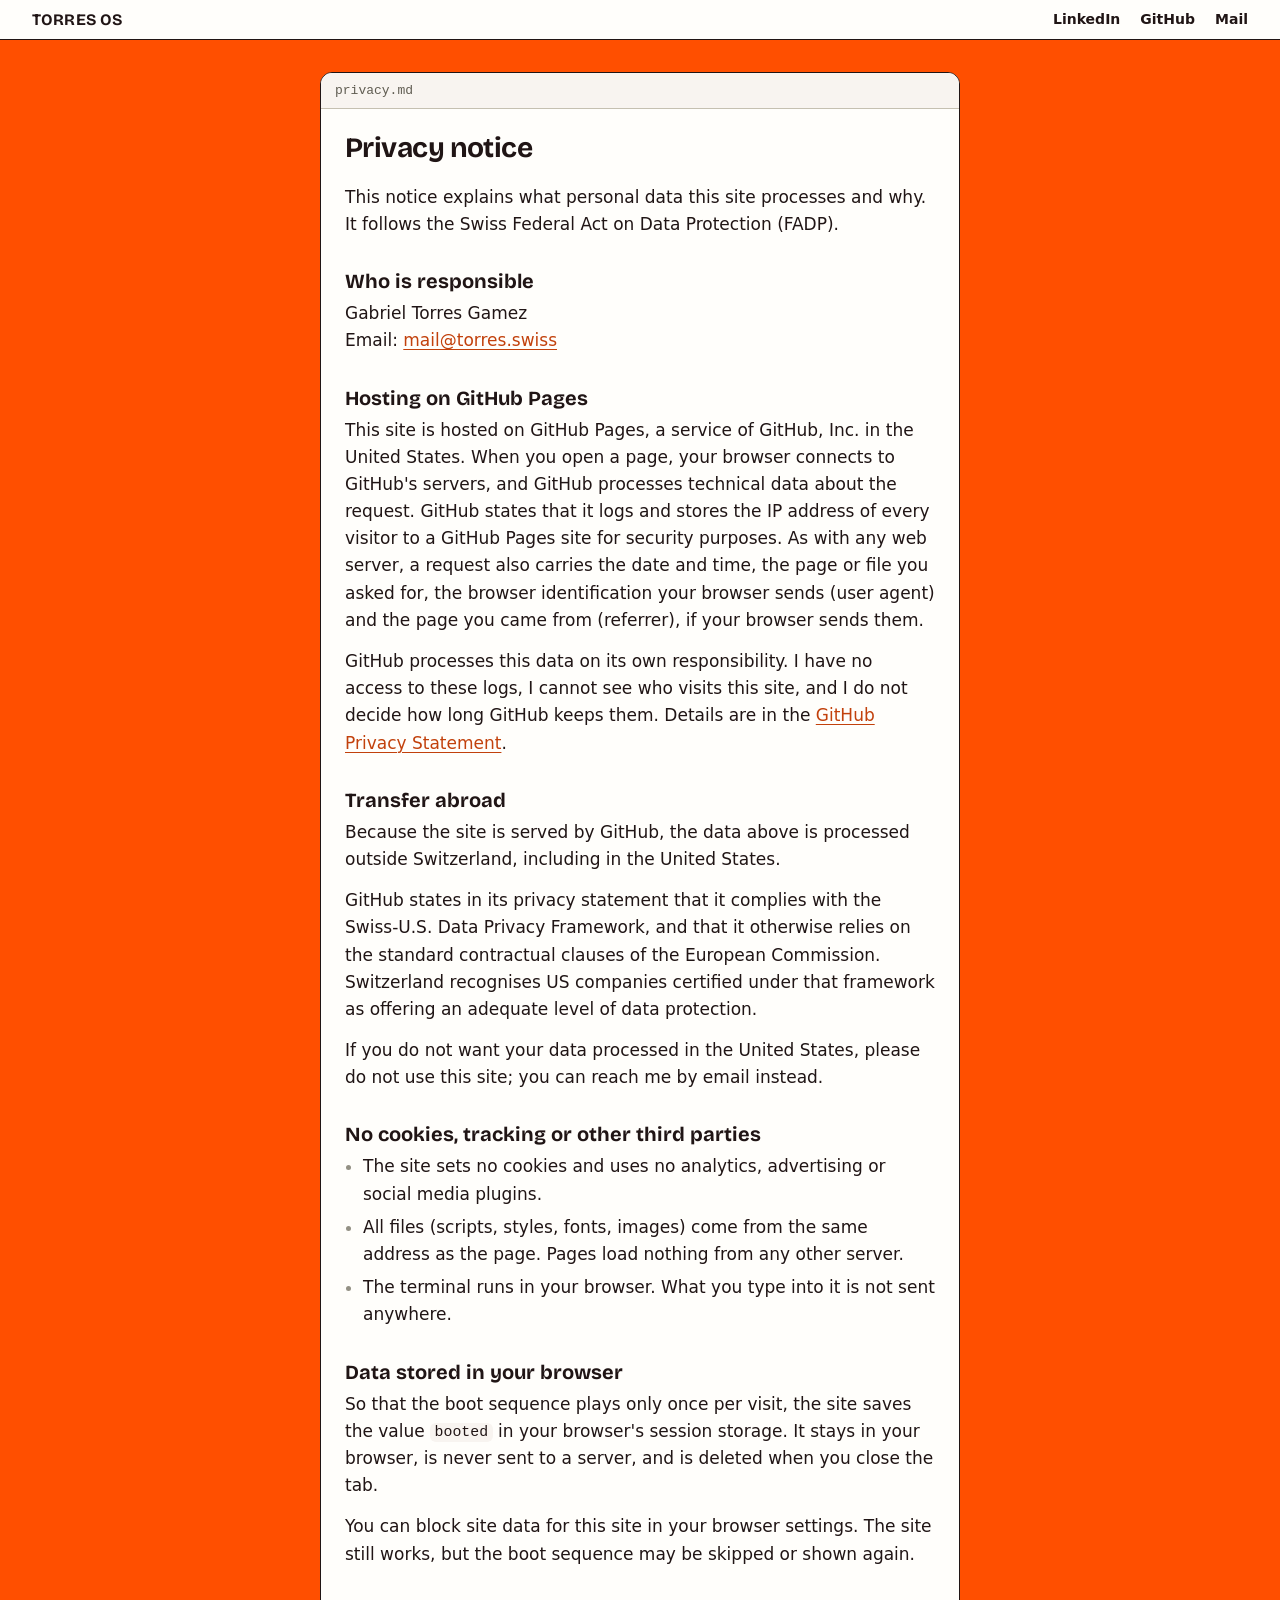
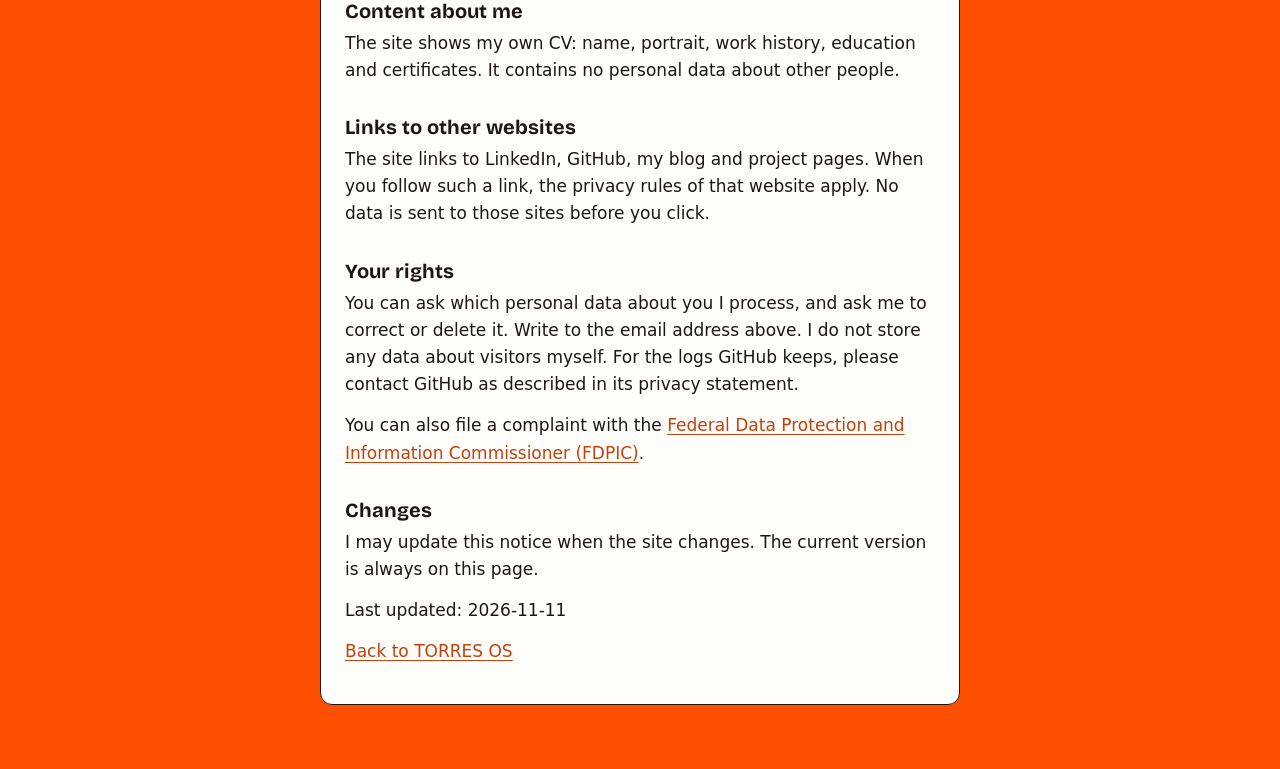
==== privacy/index.html @ e21a4e3c "publish privacy notice" ====
<!DOCTYPE html>
<html lang="en">

<head>
  <meta charset="UTF-8" />
  <meta name="viewport" content="width=device-width, initial-scale=1" />
  <meta http-equiv="Content-Security-Policy"
    content="default-src 'self'; img-src 'self' data:; object-src 'none'; base-uri 'self'; form-action 'none'" />
  <meta name="referrer" content="strict-origin-when-cross-origin" />
  <title>Privacy notice · TORRES OS</title>
  <meta name="description"
    content="What personal data torres.swiss processes when you visit it, why, and what your rights are." />
  <meta name="theme-color" content="#ff4f00" />
  <link rel="canonical" href="https://torres.swiss/privacy/" />
  <link rel="icon" href="../src/assets/favicon.svg" type="image/svg+xml" />
  <link rel="preload" href="../src/assets/fonts/bricolage-grotesque-latin-wght-normal.woff2" as="font"
    type="font/woff2" crossorigin />
  <link rel="stylesheet" href="../src/css/styles.css" />
</head>

<body>
  <header class="bar">
    <a class="brand" href="../">TORRES OS</a>
    <nav class="bar-links" aria-label="Contact">
      <a href="https://www.linkedin.com/in/gabrieltorresgamez/">LinkedIn</a>
      <a href="https://github.com/gabrieltorresgamez">GitHub</a>
      <a href="mailto:mail@torres.swiss">Mail</a>
    </nav>
  </header>

  <main class="desk">
    <article class="win" aria-labelledby="privacy-h">
      <header class="win-bar">
        <span class="win-name">privacy.md</span>
      </header>
      <div class="win-body prose">
        <h1 id="privacy-h">Privacy notice</h1>
        <p>This notice explains what personal data this site processes and why. It follows the Swiss Federal Act on
          Data Protection (FADP).</p>

        <h2>Who is responsible</h2>
        <p>Gabriel Torres Gamez<br />
          Email: <a href="mailto:mail@torres.swiss">mail@torres.swiss</a></p>

        <h2>Hosting on GitHub Pages</h2>
        <p>This site is hosted on GitHub Pages, a service of GitHub, Inc. in the United States. When you open a page,
          your browser connects to GitHub's servers, and GitHub processes technical data about the request. GitHub
          states that it logs and stores the IP address of every visitor to a GitHub Pages site for security purposes.
          As with any web server, a request also carries the date and time, the page or file you asked for, the browser
          identification your browser sends (user agent) and the page you came from (referrer), if your browser sends
          them.</p>
        <p>GitHub processes this data on its own responsibility. I have no access to these logs, I cannot see who
          visits this site, and I do not decide how long GitHub keeps them. Details are in the <a
            href="https://docs.github.com/en/site-policy/privacy-policies/github-general-privacy-statement">GitHub
            Privacy Statement</a>.</p>

        <h2>Transfer abroad</h2>
        <p>Because the site is served by GitHub, the data above is processed outside Switzerland, including in the
          United States.</p>
        <p>GitHub states in its privacy statement that it complies with the Swiss-U.S. Data Privacy Framework, and
          that it otherwise relies on the standard contractual clauses of the European Commission. Switzerland
          recognises US companies certified under that framework as offering an adequate level of data protection.
        </p>
        <p>If you do not want your data processed in the United States, please do not use this site; you can reach me
          by email instead.</p>

        <h2>No cookies, tracking or other third parties</h2>
        <ul>
          <li>The site sets no cookies and uses no analytics, advertising or social media plugins.</li>
          <li>All files (scripts, styles, fonts, images) come from the same address as the page. Pages load nothing
            from any other server.</li>
          <li>The terminal runs in your browser. What you type into it is not sent anywhere.</li>
        </ul>

        <h2>Data stored in your browser</h2>
        <p>So that the boot sequence plays only once per visit, the site saves the value <code>booted</code> in your
          browser's session storage. It stays in your browser, is never sent to a server, and is deleted when you
          close the tab.</p>
        <p>You can block site data for this site in your browser settings. The site still works, but the boot sequence
          may be skipped or shown again.</p>

        <h2>Content about me</h2>
        <p>The site shows my own CV: name, portrait, work history, education and certificates. It contains no personal
          data about other people.</p>

        <h2>Links to other websites</h2>
        <p>The site links to LinkedIn, GitHub, my blog and project pages. When you follow such a link, the privacy
          rules of that website apply. No data is sent to those sites before you click.</p>

        <h2>Your rights</h2>
        <p>You can ask which personal data about you I process, and ask me to correct or delete it. Write to the email
          address above. I do not store any data about visitors myself. For the logs GitHub keeps, please contact
          GitHub as described in its privacy statement.</p>
        <p>You can also file a complaint with the <a href="https://www.edoeb.admin.ch/en">Federal Data Protection and
            Information Commissioner (FDPIC)</a>.</p>

        <h2>Changes</h2>
        <p>I may update this notice when the site changes. The current version is always on this page.</p>
        <p>Last updated: 2026-11-11</p>

        <p><a href="../">Back to TORRES OS</a></p>
      </div>
    </article>
  </main>
</body>

</html>
---- src/css/styles.css ----
/* TORRES OS. Tokens after the Zapier-derived DESIGN.md used on fuet.ch. */
@font-face {
  font-family: 'Bricolage Grotesque Variable';
  font-style: normal;
  font-display: swap;
  font-weight: 200 800;
  src: url('../assets/fonts/bricolage-grotesque-latin-wght-normal.woff2') format('woff2-variations');
}

:root {
  color-scheme: light;
  --orange: #ff4f00;
  --canvas: #fffefb;
  --canvas-soft: #f8f4f0;
  --ink: #201515;
  --body: #605d52;
  --hairline: #c5c0b1;
  --border: #939084;
  --link: #c2410c;
  --selection: #ffe3d5;
  --term-bg: #1a1210;
  --term-soft: #241c19;
  --term-line: #3a332d;
  --term-ink: #fffefb;
  --term-mute: #c5c0b1;
  /* Terminal text colours, used like a shell theme: one meaning each. */
  --term-amber: #ffc46b;
  --term-green: #a9d18e;
  --term-blue: #8ecae6;
  --display: 'Bricolage Grotesque Variable', system-ui, sans-serif;
  --sans: system-ui, -apple-system, 'Segoe UI', Roboto, sans-serif;
  --mono: ui-monospace, 'SF Mono', SFMono-Regular, Menlo, Consolas, 'Liberation Mono', monospace;
  --radius: 12px;
  --radius-sm: 6px;
  --bar: 2.5rem;
  --gutter: clamp(1rem, 4vw, 2rem);
  --ease-out: cubic-bezier(0.23, 1, 0.32, 1);
}

*,
*::before,
*::after {
  box-sizing: border-box;
}

html {
  -webkit-text-size-adjust: 100%;
  text-size-adjust: 100%;
  scroll-padding-top: calc(var(--bar) + 1rem);
  scrollbar-color: var(--ink) var(--orange);
}

body {
  margin: 0;
  min-height: 100dvh;
  background: var(--orange);
  color: var(--ink);
  font: 1.0625rem/1.6 var(--sans);
  caret-color: var(--orange);
}

::selection {
  background: var(--selection);
  color: var(--ink);
}

:focus-visible {
  outline: 2px solid var(--ink);
  outline-offset: 2px;
  border-radius: 2px;
}

.sprite {
  position: absolute;
}

.sr-only {
  position: absolute;
  width: 1px;
  height: 1px;
  overflow: hidden;
  clip-path: inset(50%);
  white-space: nowrap;
}

html:not(.js) .needs-js {
  display: none;
}

a {
  color: var(--link);
  text-decoration-thickness: 1px;
  text-underline-offset: 0.2em;
}

@media (hover: hover) and (pointer: fine) {
  a:hover {
    color: var(--ink);
  }
}

/* Menu bar */
.bar {
  position: sticky;
  top: 0;
  z-index: 50;
  display: flex;
  align-items: center;
  gap: 1.25rem;
  height: var(--bar);
  padding: 0 var(--gutter);
  background: var(--canvas);
  border-bottom: 1px solid var(--ink);
  font-size: 0.875rem;
}

.brand {
  margin-right: auto;
  white-space: nowrap;
  font: 700 1rem/1 var(--display);
  letter-spacing: 0.01em;
}

a.brand {
  color: var(--ink);
  text-decoration: none;
}

.bar-links {
  display: flex;
  gap: 1.25rem;
}

.bar-links a {
  display: inline-block;
  padding: 0.5rem 0;
  color: var(--ink);
  font-weight: 600;
  text-decoration: none;
}

@media (hover: hover) and (pointer: fine) {
  .bar-links a:hover {
    text-decoration: underline;
    text-decoration-thickness: 2px;
    text-decoration-color: var(--orange);
  }
}

.clock {
  color: var(--body);
  font-variant-numeric: tabular-nums;
  white-space: nowrap;
}

@media (max-width: 30rem) {
  .clock {
    display: none;
  }
}

/* Desk: a stacked page by default, a desktop under .os */
.desk {
  display: grid;
  gap: 1.25rem;
  max-width: 44rem;
  margin: 0 auto;
  padding: 2rem var(--gutter) 4rem;
}

.hero h1 {
  margin: 0;
  font: 700 clamp(2.75rem, 12vw, 5rem)/0.92 var(--display);
  letter-spacing: -0.03em;
  text-wrap: balance;
}

.hero p {
  margin: 0.875rem 0 0;
  text-wrap: balance;
  font-size: 1.125rem;
  font-weight: 500;
}

/* File icons */
.files {
  display: grid;
  grid-template-columns: repeat(auto-fill, minmax(7rem, 1fr));
  gap: 0.25rem;
}

.files a {
  display: grid;
  justify-items: center;
  gap: 0.25rem;
  padding: 0.5rem 0.25rem;
  border-radius: var(--radius-sm);
  color: var(--ink);
  font: 500 0.75rem/1.3 var(--mono);
  text-decoration: none;
  transition: scale 140ms var(--ease-out);
}

.files span {
  padding: 0.0625rem 0.375rem;
  border-radius: var(--radius-sm);
  white-space: nowrap;
}

.files a:active {
  scale: 0.97;
}

.files a[aria-current] span {
  background: var(--ink);
  color: var(--canvas);
}

@media (hover: hover) and (pointer: fine) {
  .files a:hover span {
    background: var(--ink);
    color: var(--canvas);
  }
}

/* Windows */
.win {
  background: var(--canvas);
  border: 1px solid var(--ink);
  border-radius: var(--radius);
  overflow: hidden;
  scroll-margin-top: calc(var(--bar) + 1rem);
}

.win:focus {
  outline: none;
}

.win-bar {
  display: flex;
  align-items: center;
  justify-content: space-between;
  min-height: 2.25rem;
  padding-left: 0.875rem;
  background: var(--canvas-soft);
  border-bottom: 1px solid var(--hairline);
  color: var(--body);
  font: 500 0.8125rem/1 var(--mono);
}

.win-close {
  display: none;
  place-items: center;
  width: 2.25rem;
  height: 2.25rem;
  padding: 0;
  border: 0;
  border-radius: var(--radius-sm);
  background: none;
  color: var(--ink);
  cursor: pointer;
  transition: scale 140ms var(--ease-out);
}

.win-close:active {
  scale: 0.9;
}

.win-close:focus-visible {
  outline-offset: -4px;
}

@media (hover: hover) and (pointer: fine) {
  .win-close:hover {
    color: var(--link);
  }
}

.win-body {
  padding: 1.5rem;
  scrollbar-color: var(--border) transparent;
}

.win h1,
.win h2 {
  margin: 0 0 1.25rem;
  font: 700 1.75rem/1.1 var(--display);
  letter-spacing: -0.02em;
}

.win p {
  margin: 0 0 0.875rem;
  max-width: 68ch;
}

.entry + .entry {
  margin-top: 1.75rem;
  padding-top: 1.5rem;
  border-top: 1px solid var(--hairline);
}

.entry h3 {
  margin: 0;
  font: 650 1.125rem/1.3 var(--display);
}

.entry h3 a {
  color: var(--ink);
}

.entry .meta {
  margin: 0.125rem 0 0;
  color: var(--body);
  font-size: 0.875rem;
}

.entry > p:not(.meta) {
  margin: 0.375rem 0 0;
  font-size: 0.9375rem;
}

.entry ul {
  margin: 0.75rem 0 0;
  padding-left: 1.125rem;
  font-size: 0.9375rem;
}

.entry li + li {
  margin-top: 0.375rem;
}

.entry li::marker {
  color: var(--border);
}

/* Highlights in the files: a marker for key terms, ink for the organisation, rust for current roles. */
mark {
  padding: 0.05em 0.15em;
  margin: 0 -0.15em;
  border-radius: var(--radius-sm);
  background: var(--selection);
  color: var(--ink);
}

mark::selection {
  background: var(--orange);
}

.entry .meta b {
  color: var(--ink);
  font-weight: 600;
}

.entry .now {
  color: var(--link);
  font-weight: 600;
}

.certs b {
  font-weight: 600;
}

/* about.md */
.about-top {
  display: flex;
  align-items: center;
  gap: 1.25rem;
  margin-bottom: 1.25rem;
}

.about-top img {
  flex: none;
  border: 1px solid var(--ink);
  border-radius: var(--radius);
}

.about-top h2 {
  margin: 0;
  font-size: 2rem;
}

.actions {
  display: flex;
  flex-wrap: wrap;
  align-items: center;
  gap: 0.75rem 1.25rem;
  margin: 1.5rem 0 0;
  padding: 0;
  list-style: none;
  font-size: 0.9375rem;
}

.actions li:first-child {
  flex-basis: 100%;
}

.btn {
  display: inline-block;
  padding: 0.75rem 1.25rem;
  border-radius: var(--radius);
  background: var(--orange);
  color: var(--ink);
  font-size: 1.0625rem;
  font-weight: 600;
  text-decoration: none;
  transition: scale 140ms var(--ease-out), background-color 160ms ease, color 160ms ease;
}

.btn:active {
  scale: 0.97;
}

@media (hover: hover) and (pointer: fine) {
  .btn:hover {
    background: var(--ink);
    color: var(--canvas);
  }
}

/* certificates.md */
.certs {
  display: grid;
  gap: 0.625rem;
  margin: 0;
  padding: 0;
  list-style: none;
  font-size: 0.9375rem;
}

.certs li {
  display: grid;
  grid-template-columns: 3rem 1fr;
}

.certs li > :first-child {
  color: var(--body);
  font-variant-numeric: tabular-nums;
}

/* privacy.md and the link to it */
.prose h2 {
  margin: 2rem 0 0.5rem;
  font-size: 1.25rem;
  letter-spacing: 0;
}

.prose ul {
  margin: 0 0 0.875rem;
  padding-left: 1.125rem;
  max-width: 68ch;
}

.prose li + li {
  margin-top: 0.375rem;
}

.prose li::marker {
  color: var(--border);
}

.prose code {
  padding: 0.1em 0.3em;
  border-radius: var(--radius-sm);
  background: var(--canvas-soft);
  font: 0.875em var(--mono);
}

.foot {
  font-size: 0.875rem;
  text-align: center;
}

.foot a {
  color: var(--ink);
}

/* Terminal: the one dark window */
.term {
  background: var(--term-bg);
  color: var(--term-ink);
  font: 0.875rem/1.55 var(--mono);
  scrollbar-color: var(--term-line) var(--term-bg);
}

.term ::selection {
  background: var(--orange);
  color: var(--ink);
}

.term .win-bar {
  background: var(--term-soft);
  border-bottom-color: var(--term-line);
  color: var(--term-mute);
}

.term .win-close {
  color: var(--term-ink);
}

.term :focus-visible {
  outline-color: var(--orange);
}

@media (hover: hover) and (pointer: fine) {
  .term .win-close:hover {
    color: var(--orange);
  }
}

.term .win-body {
  display: flex;
  flex-direction: column;
  min-height: 16rem;
  padding: 1rem;
  cursor: text;
  scrollbar-color: var(--term-line) transparent;
}

.term-out > div {
  white-space: pre-wrap;
  overflow-wrap: anywhere;
}

.term-out .cmd {
  margin-top: 0.75rem;
  color: var(--term-mute);
}

.term-out .cmd:first-child {
  margin-top: 0;
}

.term-out .t-h2 {
  font-weight: 700;
}

.term-out .t-h3 {
  margin-top: 0.75rem;
  color: var(--orange);
  font-weight: 600;
}

.term-out .t-meta {
  color: var(--term-mute);
}

.term-out .org,
.term-out .url {
  color: var(--term-blue);
}

.term-out .hl,
.term-out .key {
  color: var(--term-amber);
}

.term-out .now {
  color: var(--term-green);
}

.term-out .when {
  color: var(--term-mute);
}

.term-out .err {
  color: var(--orange);
}

.term-out .logo {
  overflow: hidden;
  color: var(--orange);
  font-size: min(1.5cqw, 0.75rem);
  line-height: 1;
  white-space: pre;
}

.term-line {
  display: flex;
  gap: 0.5rem;
  margin-top: 0.75rem;
}

.term-line label {
  flex: none;
  color: var(--orange);
}

.term-line input {
  flex: 1;
  min-width: 0;
  padding: 0;
  border: 0;
  outline: 0;
  background: none;
  color: inherit;
  font: inherit;
  caret-color: var(--orange);
  caret-shape: block;
}

/* 16px on the stacked page, so iOS does not zoom when the prompt is focused. */
html:not(.os) .term-line {
  font-size: 1rem;
}

/* Boot sequence. Runs on CSS alone, so it always ends even if os.js never loads. */
.boot {
  display: none;
}

html.booting .boot {
  position: fixed;
  inset: 0;
  z-index: 100;
  display: grid;
  align-content: center;
  justify-content: center;
  gap: 0.25rem;
  padding: var(--gutter);
  background: var(--term-bg);
  color: var(--term-ink);
  font: 0.875rem/1.5 var(--mono);
  animation: boot-out 240ms 1250ms ease-out forwards;
}

.boot-logo {
  margin: 0 0 1.25rem;
  color: var(--orange);
  font: inherit;
  font-size: min(1.55vw, 0.8125rem);
  line-height: 1;
}

.boot p {
  margin: 0;
  opacity: 0;
  animation: boot-line 1ms forwards;
}

.boot p:nth-of-type(1) {
  animation-delay: 200ms;
}

.boot p:nth-of-type(2) {
  animation-delay: 420ms;
}

.boot p:nth-of-type(3) {
  animation-delay: 640ms;
}

.boot p:nth-of-type(4) {
  margin-top: 0.75rem;
  animation-delay: 900ms;
}

.boot b {
  color: var(--orange);
  font-weight: 500;
}

@keyframes boot-line {
  to {
    opacity: 1;
  }
}

@keyframes boot-out {
  to {
    opacity: 0;
    visibility: hidden;
  }
}

@media (prefers-reduced-motion: no-preference) {
  html {
    scroll-behavior: smooth;
  }
}

/* Desktop mode: set by mode.js on wide screens with a mouse. */
html.os,
.os body {
  height: 100%;
  overflow: hidden;
}

.os .bar {
  position: fixed;
  inset: 0 0 auto;
}

.os .desk {
  position: fixed;
  inset: var(--bar) 0 0;
  display: block;
  max-width: none;
  padding: 0;
  overflow: hidden;
}

.os .hero {
  position: absolute;
  left: 2rem;
  bottom: 1.75rem;
}

.os .hero h1 {
  max-width: 8ch;
  font-size: clamp(3rem, min(6.6vw, 10vh), 6rem);
}

.os .hero p {
  max-width: 20rem;
}

.os .foot {
  position: absolute;
  right: 1rem;
  bottom: 0.375rem;
}

.os .files {
  position: absolute;
  top: 1.25rem;
  left: 1rem;
  grid-template-columns: repeat(2, 8.25rem);
}

.os .win {
  position: absolute;
  display: flex;
  flex-direction: column;
  max-height: calc(100% - 2rem);
  box-shadow: 0 8px 20px -12px rgb(32 21 21 / 0.45);
  transition: opacity 180ms var(--ease-out), scale 180ms var(--ease-out), display 180ms allow-discrete;
}

.os .win.front {
  box-shadow: 0 22px 44px -16px rgb(32 21 21 / 0.6);
}

.os .win:not(.front) .win-bar {
  background: var(--canvas);
}

.os .term:not(.front) .win-bar {
  background: var(--term-bg);
}

.os .win.front .win-bar {
  color: var(--ink);
}

.os .term.front .win-bar {
  color: var(--term-ink);
}

.os .win:not(.open) {
  display: none;
  opacity: 0;
  scale: 0.97;
  transition-duration: 120ms;
}

@starting-style {
  .os .win.open {
    opacity: 0;
    scale: 0.96;
  }
}

.os .win-bar {
  flex: none;
  cursor: grab;
  touch-action: none;
  user-select: none;
  -webkit-user-select: none;
}

.os .win.dragging .win-bar {
  cursor: grabbing;
}

.os .win-close {
  display: grid;
}

.os .win-body {
  overflow: auto;
  overscroll-behavior: contain;
  scrollbar-width: thin;
}

/* Start positions. about.md and the terminal sit in separate columns so neither covers the other;
   the files open on the right, clear of the terminal prompt. */
.os #about {
  top: 2rem;
  right: 2rem;
  width: 30rem;
}

.os #work {
  top: 1rem;
  right: 3rem;
  width: 40rem;
}

.os #education {
  top: 2.5rem;
  right: 4.5rem;
  width: 36rem;
}

.os #projects {
  top: 4rem;
  right: 6rem;
  width: 32rem;
}

.os #certificates {
  top: 5.5rem;
  right: 7.5rem;
  width: 34rem;
}

.os #terminal {
  left: 24rem;
  right: 34rem;
  bottom: 2rem;
  height: 21rem;
  container-type: inline-size;
}

/* Narrower desktops: no room beside about.md, so the terminal opens on request, over the lower left. */
@media (max-width: 89.99rem) {
  .os #terminal {
    left: 2rem;
    right: auto;
    width: min(32rem, calc(100% - 4rem));
  }
}

.os .term .win-body {
  flex: 1;
  min-height: 0;
}

@media (prefers-reduced-motion: reduce) {
  .os .win,
  .os .win:not(.open) {
    scale: 1;
    transition-property: opacity, display;
  }

  .files a,
  .btn,
  .win-close {
    transition: none;
  }
}
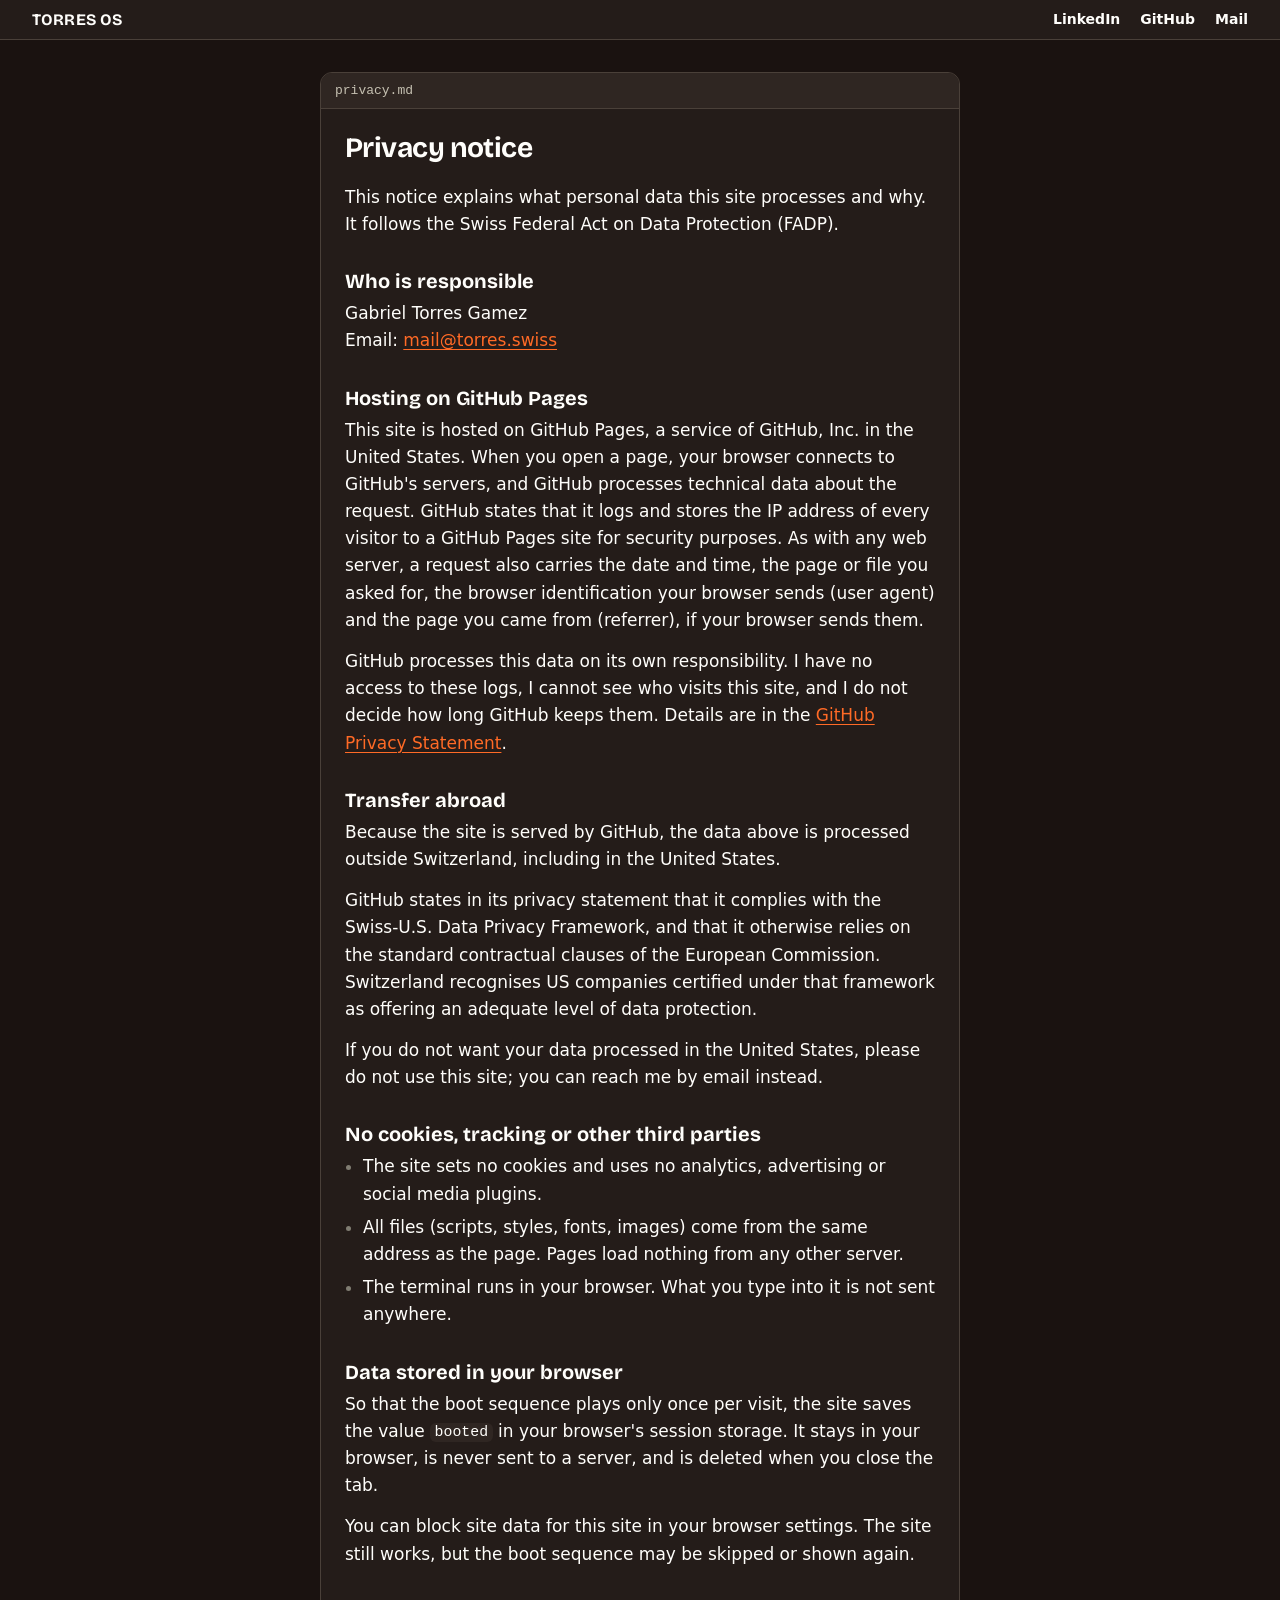
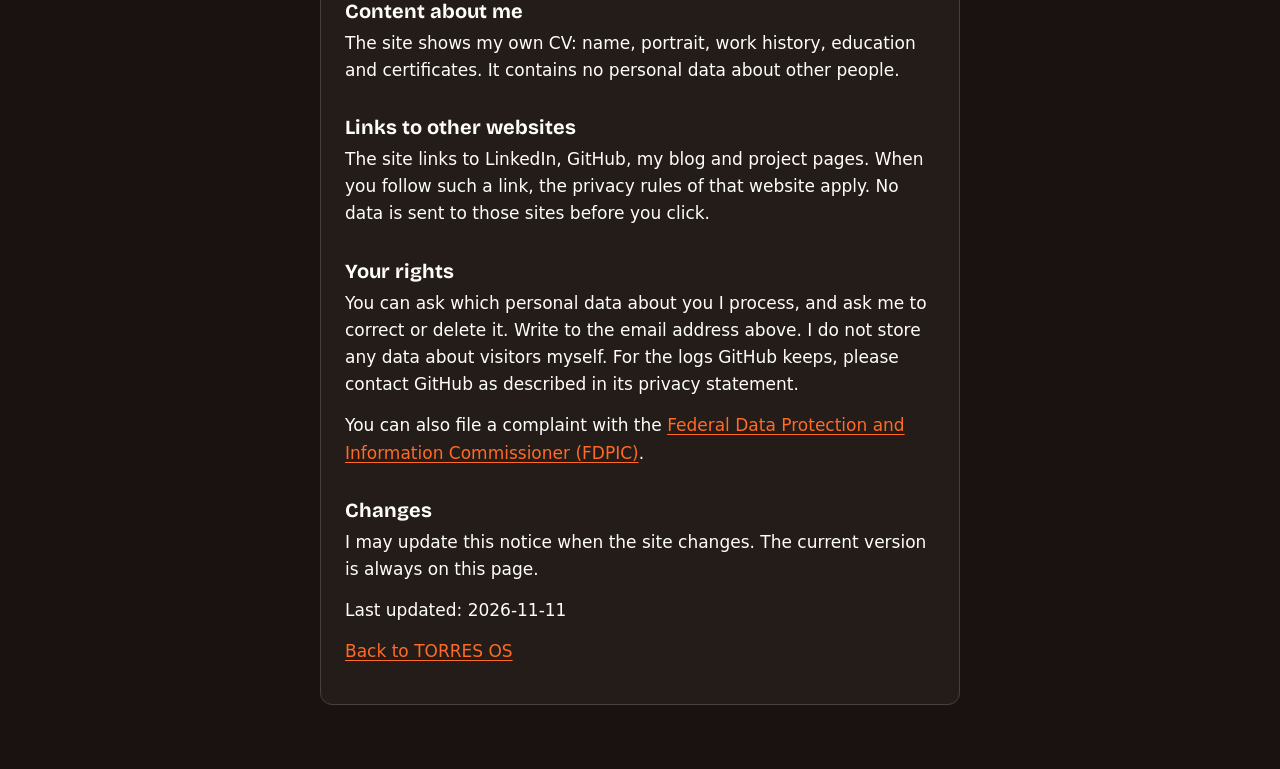
==== commit e31870ce: "move to dark mode" ====
--- a/privacy/index.html
+++ b/privacy/index.html
@@ -10,7 +10,7 @@
   <title>Privacy notice · TORRES OS</title>
   <meta name="description"
     content="What personal data torres.swiss processes when you visit it, why, and what your rights are." />
-  <meta name="theme-color" content="#ff4f00" />
+  <meta name="theme-color" content="#241c19" />
   <link rel="canonical" href="https://torres.swiss/privacy/" />
   <link rel="icon" href="../src/assets/favicon.svg" type="image/svg+xml" />
   <link rel="preload" href="../src/assets/fonts/bricolage-grotesque-latin-wght-normal.woff2" as="font"
--- a/src/css/styles.css
+++ b/src/css/styles.css
@@ -1,4 +1,4 @@
-/* TORRES OS. Tokens after the Zapier-derived DESIGN.md used on fuet.ch. */
+/* TORRES OS. Dark coffee desktop with one orange accent; values shared with fuet.ch and arc.fuet.ch. */
 @font-face {
   font-family: 'Bricolage Grotesque Variable';
   font-style: normal;
@@ -8,18 +8,20 @@
 }
 
 :root {
-  color-scheme: light;
+  color-scheme: dark;
   --orange: #ff4f00;
-  --canvas: #fffefb;
-  --canvas-soft: #f8f4f0;
-  --ink: #201515;
-  --body: #605d52;
-  --hairline: #c5c0b1;
-  --border: #939084;
-  --link: #c2410c;
-  --selection: #ffe3d5;
-  --term-bg: #1a1210;
-  --term-soft: #241c19;
+  --on-orange: #201515; /* text on orange and on cream fills */
+  --ground: #1a1210; /* the wallpaper */
+  --canvas: #241c19; /* windows and the menu bar */
+  --canvas-soft: #2f2622;
+  --ink: #fffefb;
+  --body: #c5c0b1;
+  --hairline: #4a4039;
+  --border: #807d72;
+  --link: #ff6a26;
+  --selection: #7c2d12;
+  --term-bg: #120c0a;
+  --term-soft: #1a1210;
   --term-line: #3a332d;
   --term-ink: #fffefb;
   --term-mute: #c5c0b1;
@@ -47,13 +49,13 @@
   -webkit-text-size-adjust: 100%;
   text-size-adjust: 100%;
   scroll-padding-top: calc(var(--bar) + 1rem);
-  scrollbar-color: var(--ink) var(--orange);
+  scrollbar-color: var(--hairline) var(--ground);
 }
 
 body {
   margin: 0;
   min-height: 100dvh;
-  background: var(--orange);
+  background: var(--ground);
   color: var(--ink);
   font: 1.0625rem/1.6 var(--sans);
   caret-color: var(--orange);
@@ -110,7 +112,7 @@
   height: var(--bar);
   padding: 0 var(--gutter);
   background: var(--canvas);
-  border-bottom: 1px solid var(--ink);
+  border-bottom: 1px solid var(--hairline);
   font-size: 0.875rem;
 }
 
@@ -170,6 +172,7 @@
 
 .hero h1 {
   margin: 0;
+  color: var(--orange);
   font: 700 clamp(2.75rem, 12vw, 5rem)/0.92 var(--display);
   letter-spacing: -0.03em;
   text-wrap: balance;
@@ -211,22 +214,26 @@
   scale: 0.97;
 }
 
+.files a.is-open span {
+  background: var(--canvas-soft);
+}
+
 .files a[aria-current] span {
-  background: var(--ink);
-  color: var(--canvas);
+  background: var(--orange);
+  color: var(--on-orange);
 }
 
 @media (hover: hover) and (pointer: fine) {
   .files a:hover span {
     background: var(--ink);
-    color: var(--canvas);
+    color: var(--on-orange);
   }
 }
 
 /* Windows */
 .win {
   background: var(--canvas);
-  border: 1px solid var(--ink);
+  border: 1px solid var(--hairline);
   border-radius: var(--radius);
   overflow: hidden;
   scroll-margin-top: calc(var(--bar) + 1rem);
@@ -248,7 +255,11 @@
   font: 500 0.8125rem/1 var(--mono);
 }
 
-.win-close {
+.win-name {
+  margin-right: auto;
+}
+
+.win-btn {
   display: none;
   place-items: center;
   width: 2.25rem;
@@ -262,16 +273,16 @@
   transition: scale 140ms var(--ease-out);
 }
 
-.win-close:active {
-  scale: 0.9;
-}
-
-.win-close:focus-visible {
+.win-btn:active {
+  scale: 0.95;
+}
+
+.win-btn:focus-visible {
   outline-offset: -4px;
 }
 
 @media (hover: hover) and (pointer: fine) {
-  .win-close:hover {
+  .win-btn:hover {
     color: var(--link);
   }
 }
@@ -333,7 +344,7 @@
   color: var(--border);
 }
 
-/* Highlights in the files: a marker for key terms, ink for the organisation, rust for current roles. */
+/* Highlights in the files: a marker for key terms, ink for the organisation, the link orange for current roles. */
 mark {
   padding: 0.05em 0.15em;
   margin: 0 -0.15em;
@@ -344,6 +355,7 @@
 
 mark::selection {
   background: var(--orange);
+  color: var(--on-orange);
 }
 
 .entry .meta b {
@@ -370,7 +382,7 @@
 
 .about-top img {
   flex: none;
-  border: 1px solid var(--ink);
+  border: 1px solid var(--hairline);
   border-radius: var(--radius);
 }
 
@@ -399,7 +411,7 @@
   padding: 0.75rem 1.25rem;
   border-radius: var(--radius);
   background: var(--orange);
-  color: var(--ink);
+  color: var(--on-orange);
   font-size: 1.0625rem;
   font-weight: 600;
   text-decoration: none;
@@ -413,7 +425,7 @@
 @media (hover: hover) and (pointer: fine) {
   .btn:hover {
     background: var(--ink);
-    color: var(--canvas);
+    color: var(--on-orange);
   }
 }
 
@@ -474,7 +486,7 @@
   color: var(--ink);
 }
 
-/* Terminal: the one dark window */
+/* Terminal: the darkest window */
 .term {
   background: var(--term-bg);
   color: var(--term-ink);
@@ -484,7 +496,7 @@
 
 .term ::selection {
   background: var(--orange);
-  color: var(--ink);
+  color: var(--on-orange);
 }
 
 .term .win-bar {
@@ -493,7 +505,7 @@
   color: var(--term-mute);
 }
 
-.term .win-close {
+.term .win-btn {
   color: var(--term-ink);
 }
 
@@ -502,7 +514,7 @@
 }
 
 @media (hover: hover) and (pointer: fine) {
-  .term .win-close:hover {
+  .term .win-btn:hover {
     color: var(--orange);
   }
 }
@@ -620,7 +632,7 @@
   background: var(--term-bg);
   color: var(--term-ink);
   font: 0.875rem/1.5 var(--mono);
-  animation: boot-out 240ms 1250ms ease-out forwards;
+  animation: boot-out 240ms 3000ms steps(4) forwards;
 }
 
 .boot-logo {
@@ -631,37 +643,75 @@
   line-height: 1;
 }
 
+/* Each line prints at --t; its [ ok ] arrives --ok later, as if the step took that long.
+   The gaps are uneven on purpose: two quick steps, then one that hangs. */
 .boot p {
   margin: 0;
   opacity: 0;
-  animation: boot-line 1ms forwards;
+  animation: boot-line 1ms var(--t) forwards;
 }
 
 .boot p:nth-of-type(1) {
-  animation-delay: 200ms;
+  --t: 400ms;
+  --ok: 200ms;
+  --next: 750ms;
 }
 
 .boot p:nth-of-type(2) {
-  animation-delay: 420ms;
+  --t: 750ms;
+  --ok: 250ms;
+  --next: 1200ms;
 }
 
 .boot p:nth-of-type(3) {
-  animation-delay: 640ms;
+  --t: 1200ms;
+  --ok: 800ms;
+  --next: 2300ms;
 }
 
 .boot p:nth-of-type(4) {
+  --t: 2300ms;
   margin-top: 0.75rem;
-  animation-delay: 900ms;
 }
 
 .boot b {
   color: var(--orange);
   font-weight: 500;
+  opacity: 0;
+  animation: boot-line 1ms calc(var(--t) + var(--ok)) forwards;
+}
+
+/* Block cursor on the line being worked on. It blinks in steps and leaves when the next line prints. */
+.boot p::after {
+  content: '';
+  display: inline-block;
+  width: 0.6em;
+  height: 1.15em;
+  margin-left: 0.5em;
+  background: var(--orange);
+  vertical-align: text-bottom;
+  animation: boot-blink 600ms steps(1) infinite, boot-cursor-off 1ms var(--next) forwards;
+}
+
+.boot p:nth-of-type(4)::after {
+  animation: boot-blink 600ms steps(1) infinite;
 }
 
 @keyframes boot-line {
   to {
     opacity: 1;
+  }
+}
+
+@keyframes boot-blink {
+  50% {
+    opacity: 0;
+  }
+}
+
+@keyframes boot-cursor-off {
+  to {
+    visibility: hidden;
   }
 }
 
@@ -732,12 +782,13 @@
   display: flex;
   flex-direction: column;
   max-height: calc(100% - 2rem);
-  box-shadow: 0 8px 20px -12px rgb(32 21 21 / 0.45);
+  box-shadow: 0 8px 20px -12px rgb(0 0 0 / 0.6);
   transition: opacity 180ms var(--ease-out), scale 180ms var(--ease-out), display 180ms allow-discrete;
 }
 
 .os .win.front {
-  box-shadow: 0 22px 44px -16px rgb(32 21 21 / 0.6);
+  box-shadow: 0 22px 44px -14px rgb(0 0 0 / 0.8);
+  border-color: var(--border);
 }
 
 .os .win:not(.front) .win-bar {
@@ -761,6 +812,10 @@
   opacity: 0;
   scale: 0.97;
   transition-duration: 120ms;
+}
+
+.os .win.instant {
+  transition: none;
 }
 
 @starting-style {
@@ -778,11 +833,27 @@
   -webkit-user-select: none;
 }
 
+/* Maximised: the window fills the desk; the text column keeps a readable width. */
+.os #desk .win.max {
+  inset: 0.75rem 0.75rem 1.75rem; /* leaves the Privacy link visible underneath */
+  width: auto;
+  height: auto;
+  max-height: none;
+}
+
+.os .win.max .win-bar {
+  cursor: default;
+}
+
+.os .win.max:not(.term) .win-body {
+  padding-inline: max(1.5rem, calc((100% - 44rem) / 2));
+}
+
 .os .win.dragging .win-bar {
   cursor: grabbing;
 }
 
-.os .win-close {
+.os .win-btn {
   display: grid;
 }
 
@@ -855,7 +926,7 @@
 
   .files a,
   .btn,
-  .win-close {
+  .win-btn {
     transition: none;
   }
 }
